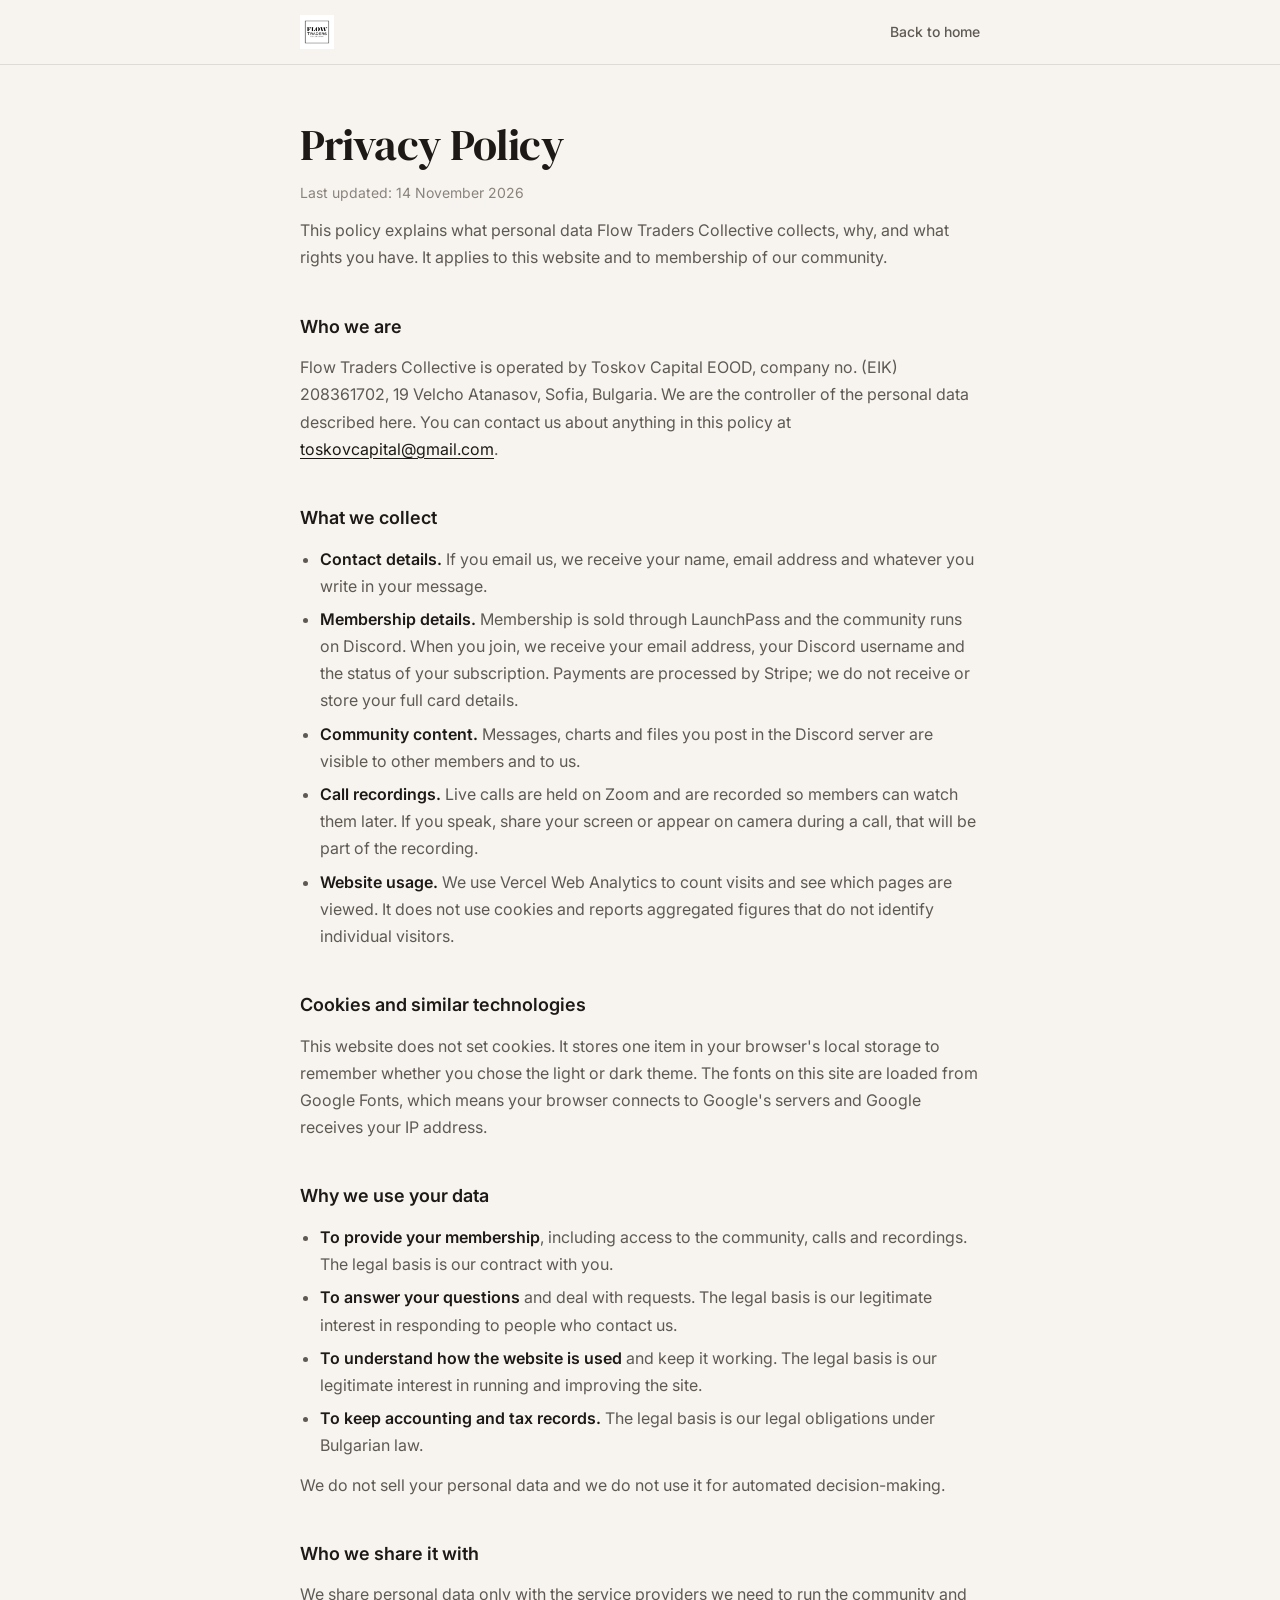
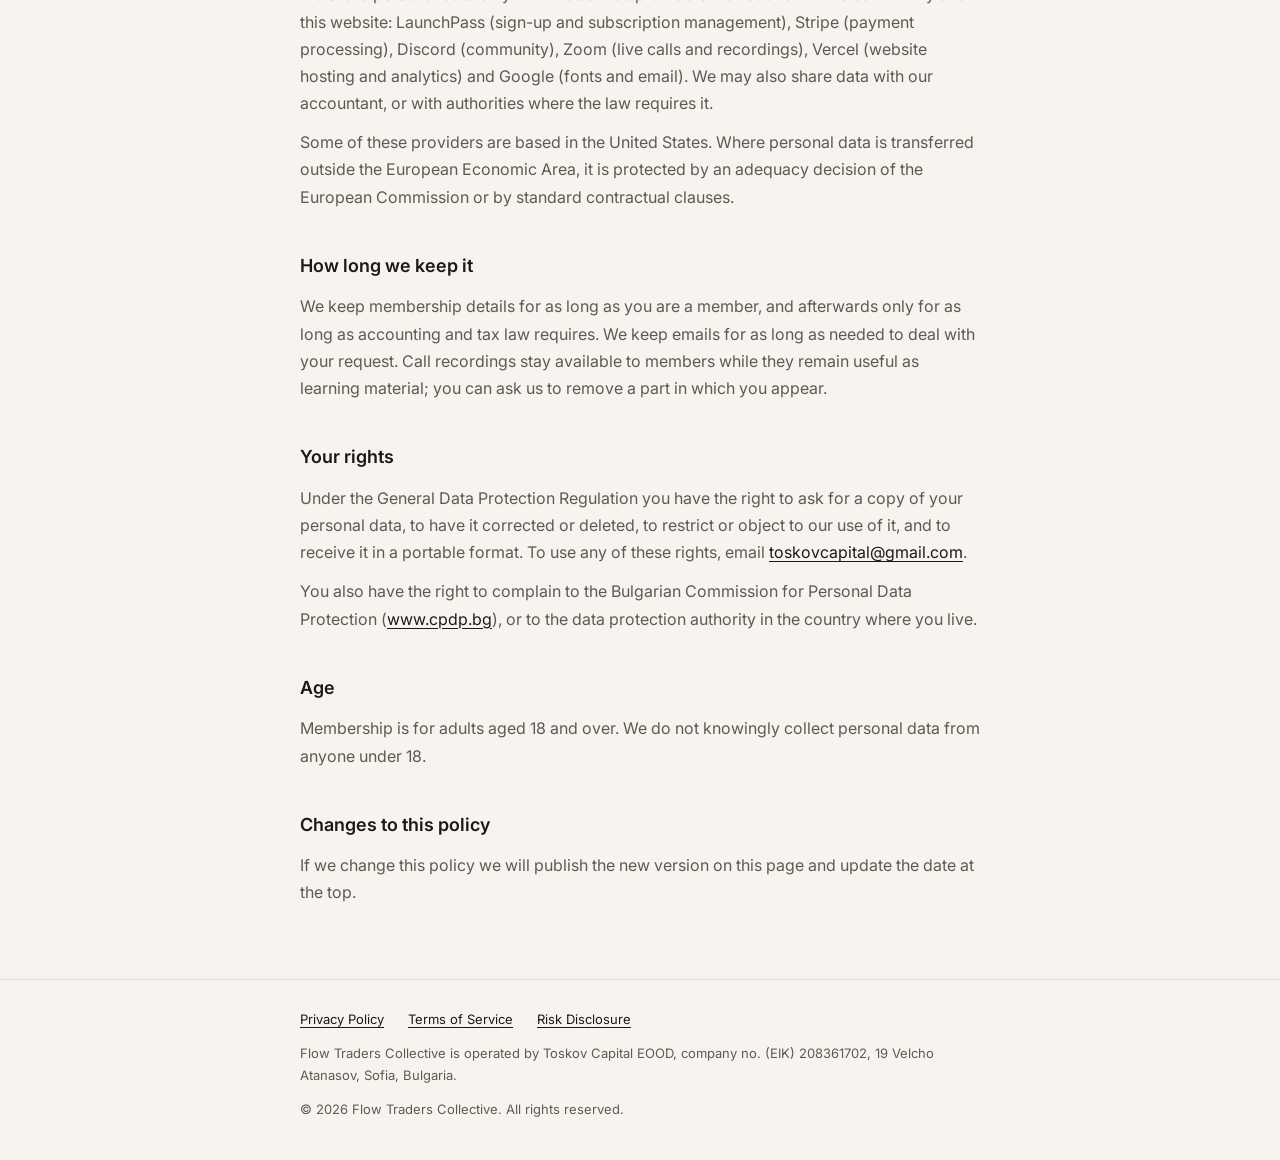
==== privacy.html @ eebfc968 "Add policy pages and tighten remaining copy Add Privacy Policy, Terms of Service and Risk Disclosure" ====
<!DOCTYPE html>
<html lang="en">
<head>
<meta charset="UTF-8">
<meta name="viewport" content="width=device-width, initial-scale=1.0">
<title>Privacy Policy — Flow Traders Collective</title>
<meta name="description" content="How Flow Traders Collective collects, uses and protects personal data.">
<link rel="canonical" href="https://www.flowtraderscollective.com/privacy.html">
<link rel="icon" type="image/png" href="logo-blue.png">
<link rel="preconnect" href="https://fonts.googleapis.com">
<link href="https://fonts.googleapis.com/css2?family=DM+Serif+Display&family=Inter:wght@400;500;600&display=swap" rel="stylesheet">
<link rel="stylesheet" href="legal.css">
<script defer src="/_vercel/insights/script.js"></script>
</head>
<body>
<script>
  (function () {
    var saved = null;
    try { saved = localStorage.getItem('theme'); } catch (e) {}
    if (saved === 'dark' || (!saved && window.matchMedia('(prefers-color-scheme: dark)').matches)) document.body.classList.add('dark');
  })();
</script>
<header>
  <div class="wrap">
    <a href="/" aria-label="Flow Traders Collective home"><img src="logo-white.png" alt="Flow Traders Collective" width="34" height="34"></a>
    <a href="/" class="back">Back to home</a>
  </div>
</header>
<main>
  <div class="wrap">
    <h1>Privacy Policy</h1>
    <p class="updated">Last updated: 14 November 2026</p>

    <p>This policy explains what personal data Flow Traders Collective collects, why, and what rights you have. It applies to this website and to membership of our community.</p>

    <h2>Who we are</h2>
    <p>Flow Traders Collective is operated by Toskov Capital EOOD, company no. (EIK) 208361702, 19 Velcho Atanasov, Sofia, Bulgaria. We are the controller of the personal data described here. You can contact us about anything in this policy at <a href="mailto:toskovcapital@gmail.com">toskovcapital@gmail.com</a>.</p>

    <h2>What we collect</h2>
    <ul>
      <li><strong>Contact details.</strong> If you email us, we receive your name, email address and whatever you write in your message.</li>
      <li><strong>Membership details.</strong> Membership is sold through LaunchPass and the community runs on Discord. When you join, we receive your email address, your Discord username and the status of your subscription. Payments are processed by Stripe; we do not receive or store your full card details.</li>
      <li><strong>Community content.</strong> Messages, charts and files you post in the Discord server are visible to other members and to us.</li>
      <li><strong>Call recordings.</strong> Live calls are held on Zoom and are recorded so members can watch them later. If you speak, share your screen or appear on camera during a call, that will be part of the recording.</li>
      <li><strong>Website usage.</strong> We use Vercel Web Analytics to count visits and see which pages are viewed. It does not use cookies and reports aggregated figures that do not identify individual visitors.</li>
    </ul>

    <h2>Cookies and similar technologies</h2>
    <p>This website does not set cookies. It stores one item in your browser's local storage to remember whether you chose the light or dark theme. The fonts on this site are loaded from Google Fonts, which means your browser connects to Google's servers and Google receives your IP address.</p>

    <h2>Why we use your data</h2>
    <ul>
      <li><strong>To provide your membership</strong>, including access to the community, calls and recordings. The legal basis is our contract with you.</li>
      <li><strong>To answer your questions</strong> and deal with requests. The legal basis is our legitimate interest in responding to people who contact us.</li>
      <li><strong>To understand how the website is used</strong> and keep it working. The legal basis is our legitimate interest in running and improving the site.</li>
      <li><strong>To keep accounting and tax records.</strong> The legal basis is our legal obligations under Bulgarian law.</li>
    </ul>
    <p>We do not sell your personal data and we do not use it for automated decision-making.</p>

    <h2>Who we share it with</h2>
    <p>We share personal data only with the service providers we need to run the community and this website: LaunchPass (sign-up and subscription management), Stripe (payment processing), Discord (community), Zoom (live calls and recordings), Vercel (website hosting and analytics) and Google (fonts and email). We may also share data with our accountant, or with authorities where the law requires it.</p>
    <p>Some of these providers are based in the United States. Where personal data is transferred outside the European Economic Area, it is protected by an adequacy decision of the European Commission or by standard contractual clauses.</p>

    <h2>How long we keep it</h2>
    <p>We keep membership details for as long as you are a member, and afterwards only for as long as accounting and tax law requires. We keep emails for as long as needed to deal with your request. Call recordings stay available to members while they remain useful as learning material; you can ask us to remove a part in which you appear.</p>

    <h2>Your rights</h2>
    <p>Under the General Data Protection Regulation you have the right to ask for a copy of your personal data, to have it corrected or deleted, to restrict or object to our use of it, and to receive it in a portable format. To use any of these rights, email <a href="mailto:toskovcapital@gmail.com">toskovcapital@gmail.com</a>.</p>
    <p>You also have the right to complain to the Bulgarian Commission for Personal Data Protection (<a href="https://www.cpdp.bg" target="_blank" rel="noopener">www.cpdp.bg</a>), or to the data protection authority in the country where you live.</p>

    <h2>Age</h2>
    <p>Membership is for adults aged 18 and over. We do not knowingly collect personal data from anyone under 18.</p>

    <h2>Changes to this policy</h2>
    <p>If we change this policy we will publish the new version on this page and update the date at the top.</p>
  </div>
</main>
<footer>
  <div class="wrap">
    <div class="links">
      <a href="privacy.html">Privacy Policy</a>
      <a href="terms.html">Terms of Service</a>
      <a href="risk-disclosure.html">Risk Disclosure</a>
    </div>
    <p>Flow Traders Collective is operated by Toskov Capital EOOD, company no. (EIK) 208361702, 19 Velcho Atanasov, Sofia, Bulgaria.</p>
    <p>&copy; 2026 Flow Traders Collective. All rights reserved.</p>
  </div>
</footer>
</body>
</html>
---- legal.css ----
*, *::before, *::after { margin: 0; padding: 0; box-sizing: border-box; }
:root { --bg: #F7F4EF; --text: #1C1917; --text-2: #5F5953; --text-3: #8A837C; --line: rgba(0,0,0,0.1); }
body.dark { --bg: #06090F; --text: #F8FAFC; --text-2: #A9B4C4; --text-3: #7C8798; --line: rgba(255,255,255,0.1); }
body { font: 400 1rem/1.7 'Inter', system-ui, sans-serif; background: var(--bg); color: var(--text); -webkit-font-smoothing: antialiased; }
.wrap { max-width: 720px; margin: 0 auto; padding: 0 20px; }
header { border-bottom: 1px solid var(--line); }
header .wrap { display: flex; align-items: center; justify-content: space-between; height: 64px; }
header img { height: 34px; width: 34px; display: block; }
body.dark header img { content: url('logo-blue.png'); }
header a.back { font-size: 0.875rem; font-weight: 500; color: var(--text-2); text-decoration: none; }
header a.back:hover { color: var(--text); }
main { padding: 56px 0 72px; }
h1 { font: 400 clamp(2rem, 5vw, 2.75rem)/1.1 'DM Serif Display', Georgia, serif; letter-spacing: -0.02em; }
.updated { margin-top: 12px; font-size: 0.875rem; color: var(--text-3); }
h2 { font-size: 1.125rem; font-weight: 600; margin-top: 40px; }
p, ul { margin-top: 12px; color: var(--text-2); }
ul { padding-left: 20px; }
li { margin-top: 6px; }
strong { color: var(--text); font-weight: 600; }
main a, footer a { color: var(--text); text-underline-offset: 3px; }
footer { border-top: 1px solid var(--line); padding: 28px 0 40px; font-size: 0.8125rem; color: var(--text-3); }
footer .links { display: flex; flex-wrap: wrap; gap: 8px 24px; margin-bottom: 12px; }
:focus-visible { outline: 2px solid currentColor; outline-offset: 3px; border-radius: 2px; }
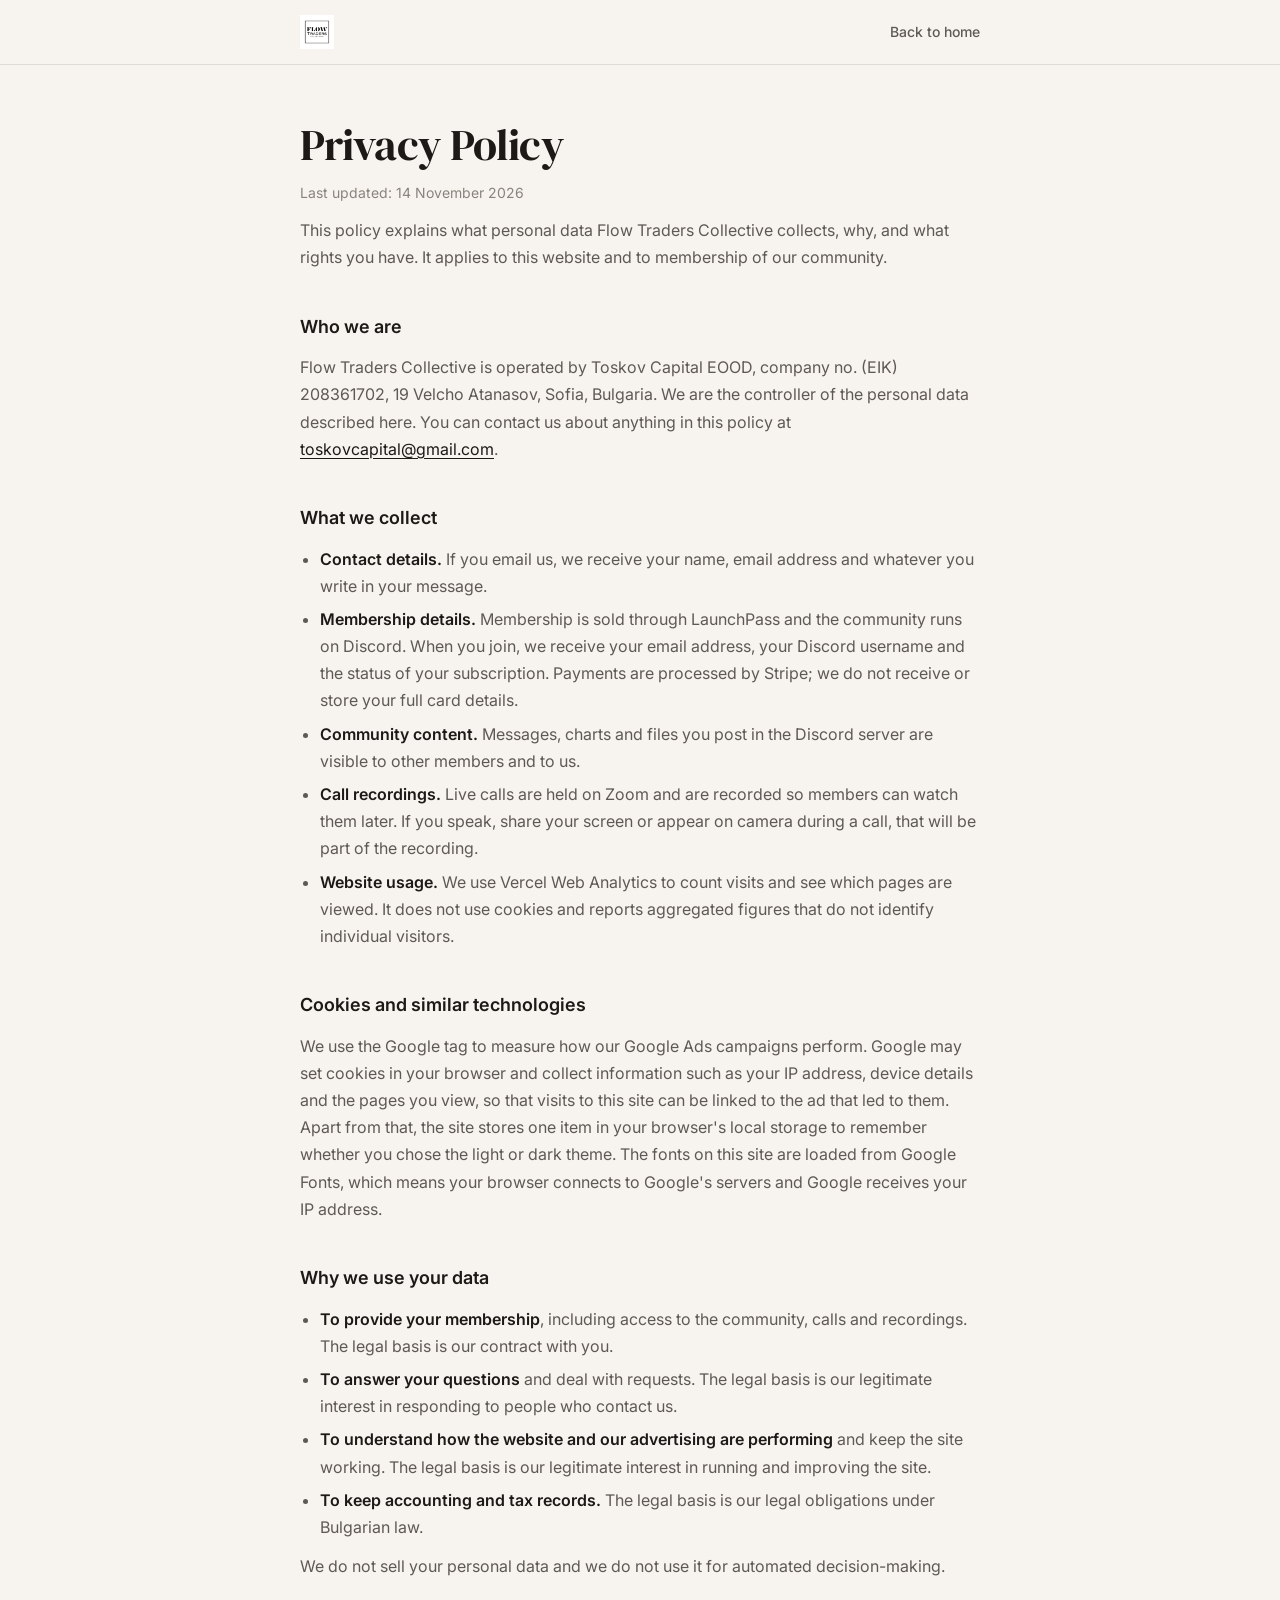
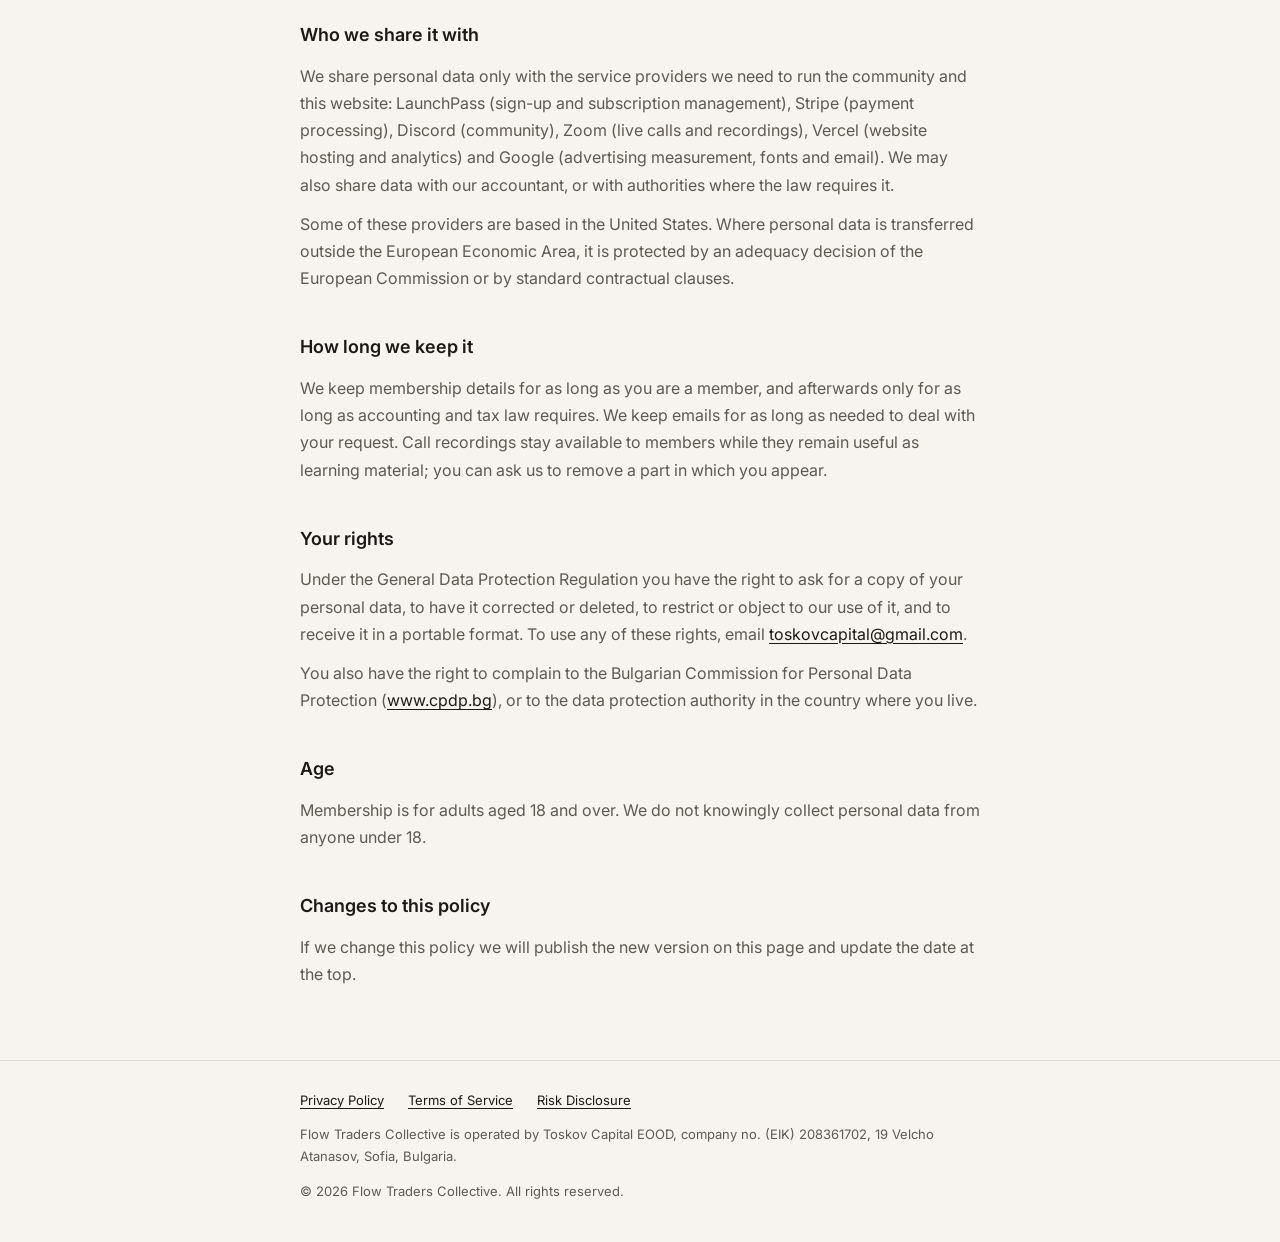
==== commit a1389051: "Add Google tag to all pages Install the GTM-WC9B45S6 tag for Google Ads measurement and describe it " ====
--- a/privacy.html
+++ b/privacy.html
@@ -3,6 +3,13 @@
 <head>
 <meta charset="UTF-8">
 <meta name="viewport" content="width=device-width, initial-scale=1.0">
+<!-- Google tag -->
+<script async src="https://www.googletagmanager.com/gtm.js?id=GTM-WC9B45S6"></script>
+<script>
+  window.dataLayer = window.dataLayer || [];
+  function gtag(){dataLayer.push(arguments);}
+  gtag('js', new Date());
+</script>
 <title>Privacy Policy — Flow Traders Collective</title>
 <meta name="description" content="How Flow Traders Collective collects, uses and protects personal data.">
 <link rel="canonical" href="https://www.flowtraderscollective.com/privacy.html">
@@ -46,19 +53,19 @@
     </ul>
 
     <h2>Cookies and similar technologies</h2>
-    <p>This website does not set cookies. It stores one item in your browser's local storage to remember whether you chose the light or dark theme. The fonts on this site are loaded from Google Fonts, which means your browser connects to Google's servers and Google receives your IP address.</p>
+    <p>We use the Google tag to measure how our Google Ads campaigns perform. Google may set cookies in your browser and collect information such as your IP address, device details and the pages you view, so that visits to this site can be linked to the ad that led to them. Apart from that, the site stores one item in your browser's local storage to remember whether you chose the light or dark theme. The fonts on this site are loaded from Google Fonts, which means your browser connects to Google's servers and Google receives your IP address.</p>
 
     <h2>Why we use your data</h2>
     <ul>
       <li><strong>To provide your membership</strong>, including access to the community, calls and recordings. The legal basis is our contract with you.</li>
       <li><strong>To answer your questions</strong> and deal with requests. The legal basis is our legitimate interest in responding to people who contact us.</li>
-      <li><strong>To understand how the website is used</strong> and keep it working. The legal basis is our legitimate interest in running and improving the site.</li>
+      <li><strong>To understand how the website and our advertising are performing</strong> and keep the site working. The legal basis is our legitimate interest in running and improving the site.</li>
       <li><strong>To keep accounting and tax records.</strong> The legal basis is our legal obligations under Bulgarian law.</li>
     </ul>
     <p>We do not sell your personal data and we do not use it for automated decision-making.</p>
 
     <h2>Who we share it with</h2>
-    <p>We share personal data only with the service providers we need to run the community and this website: LaunchPass (sign-up and subscription management), Stripe (payment processing), Discord (community), Zoom (live calls and recordings), Vercel (website hosting and analytics) and Google (fonts and email). We may also share data with our accountant, or with authorities where the law requires it.</p>
+    <p>We share personal data only with the service providers we need to run the community and this website: LaunchPass (sign-up and subscription management), Stripe (payment processing), Discord (community), Zoom (live calls and recordings), Vercel (website hosting and analytics) and Google (advertising measurement, fonts and email). We may also share data with our accountant, or with authorities where the law requires it.</p>
     <p>Some of these providers are based in the United States. Where personal data is transferred outside the European Economic Area, it is protected by an adequacy decision of the European Commission or by standard contractual clauses.</p>
 
     <h2>How long we keep it</h2>
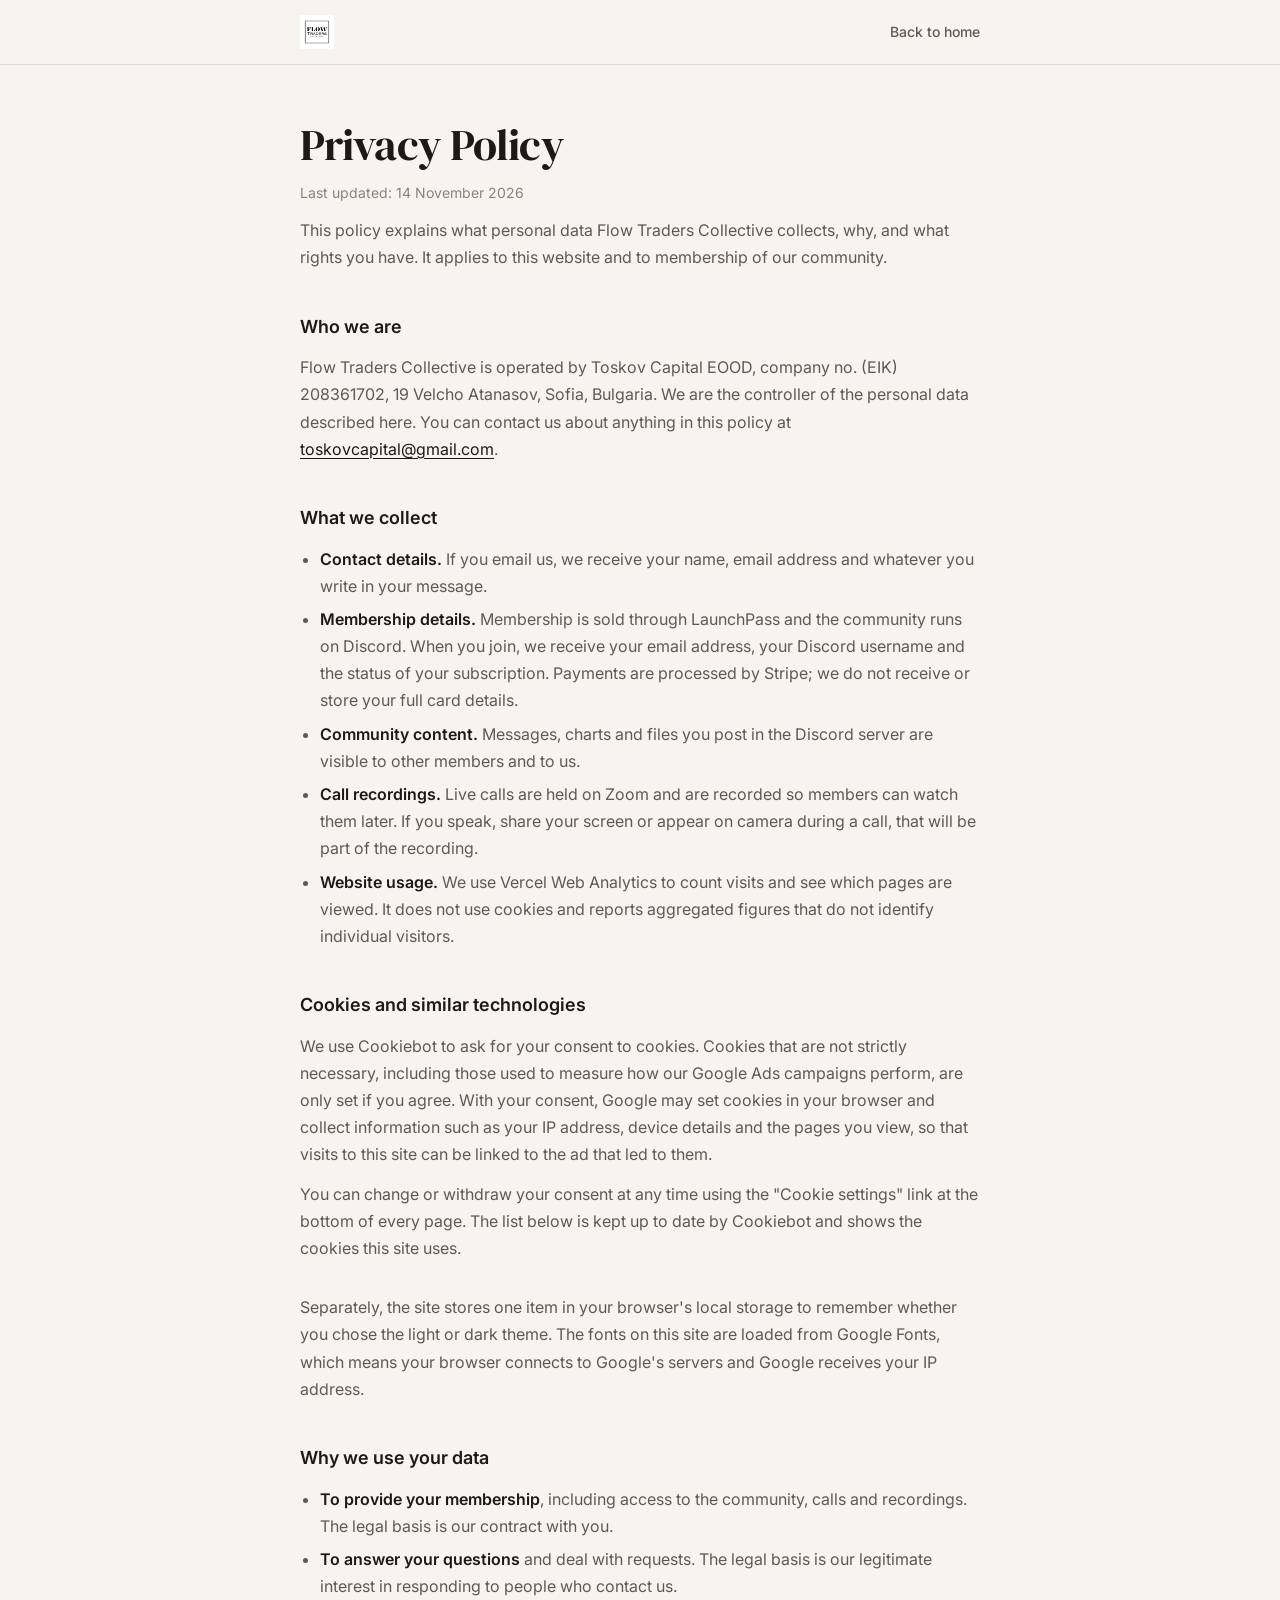
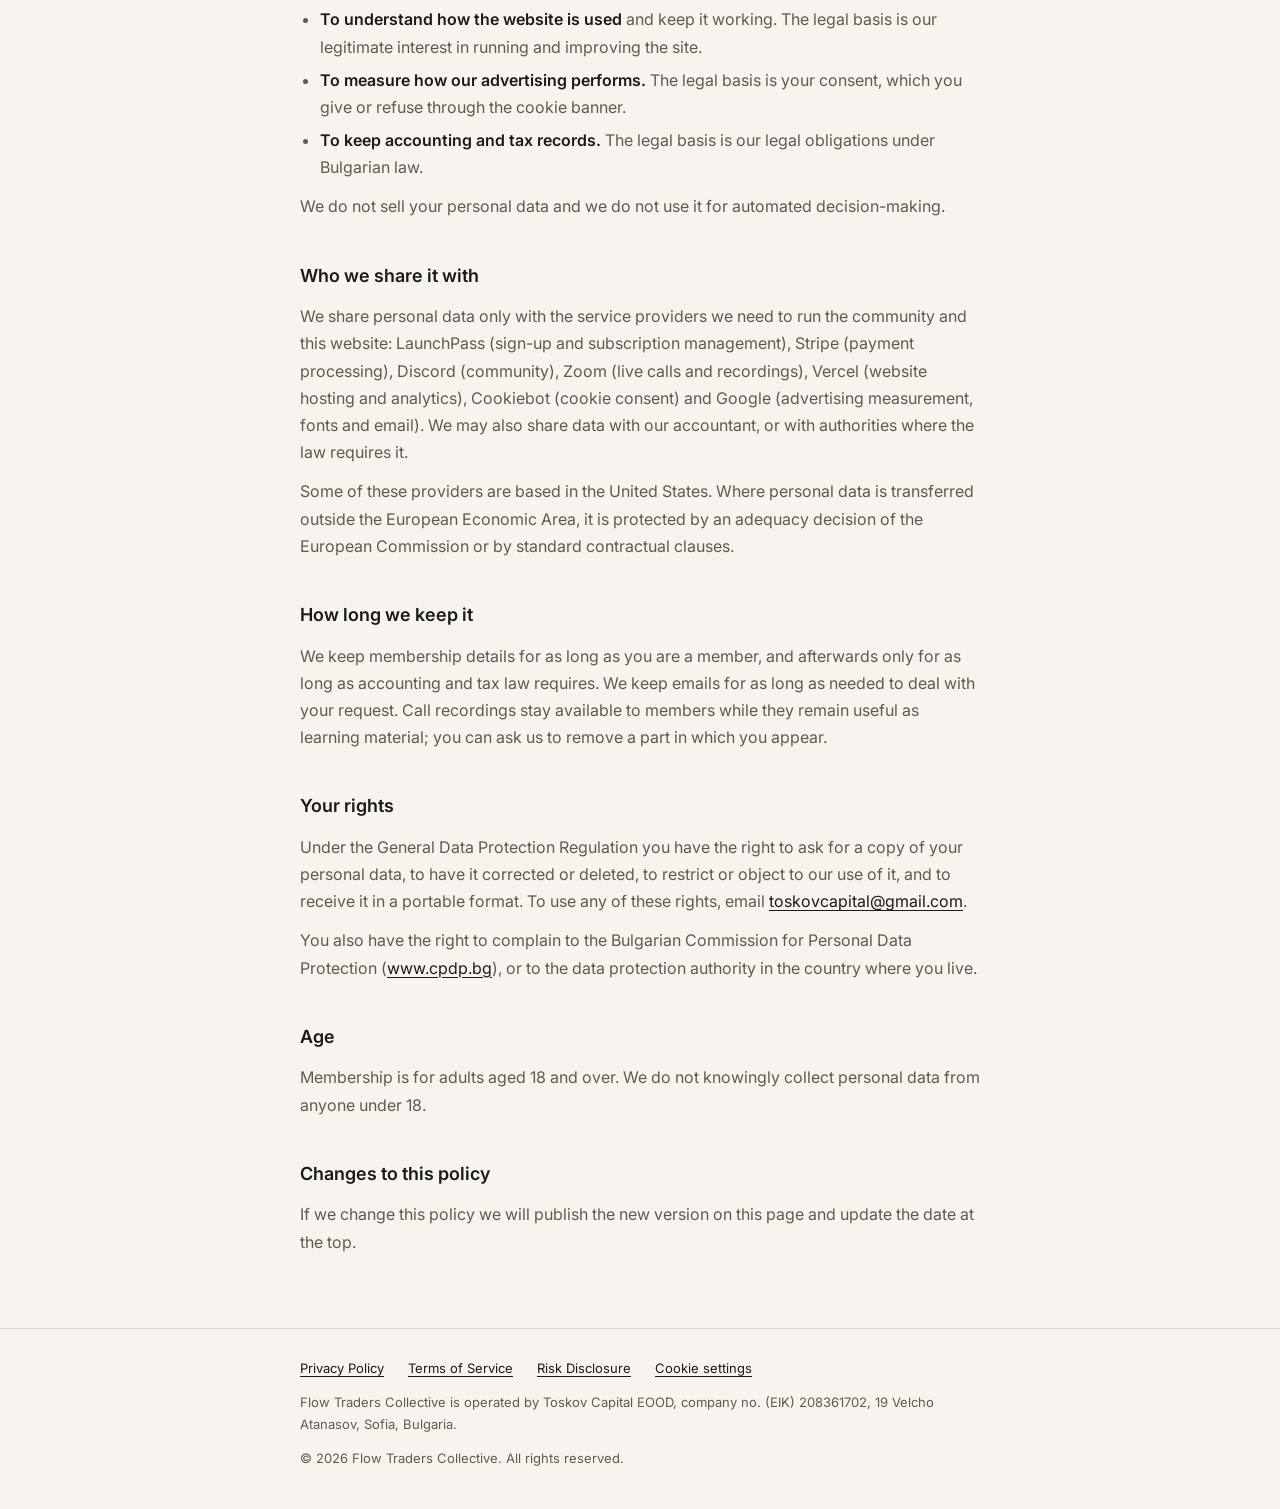
==== commit 6ea0c71e: "Add Cookie settings link and Cookiebot declaration Add a "Cookie settings" footer link on every page" ====
--- a/privacy.html
+++ b/privacy.html
@@ -3,13 +3,13 @@
 <head>
 <meta charset="UTF-8">
 <meta name="viewport" content="width=device-width, initial-scale=1.0">
-<!-- Google tag -->
-<script async src="https://www.googletagmanager.com/gtm.js?id=GTM-WC9B45S6"></script>
-<script>
-  window.dataLayer = window.dataLayer || [];
-  function gtag(){dataLayer.push(arguments);}
-  gtag('js', new Date());
-</script>
+<!-- Google Tag Manager -->
+<script>(function(w,d,s,l,i){w[l]=w[l]||[];w[l].push({'gtm.start':
+new Date().getTime(),event:'gtm.js'});var f=d.getElementsByTagName(s)[0],
+j=d.createElement(s),dl=l!='dataLayer'?'&l='+l:'';j.async=true;j.src=
+'https://www.googletagmanager.com/gtm.js?id='+i+dl;f.parentNode.insertBefore(j,f);
+})(window,document,'script','dataLayer','GTM-T74WWHT7');</script>
+<!-- End Google Tag Manager -->
 <title>Privacy Policy — Flow Traders Collective</title>
 <meta name="description" content="How Flow Traders Collective collects, uses and protects personal data.">
 <link rel="canonical" href="https://www.flowtraderscollective.com/privacy.html">
@@ -20,6 +20,9 @@
 <script defer src="/_vercel/insights/script.js"></script>
 </head>
 <body>
+<!-- Google Tag Manager (noscript) -->
+<noscript><iframe src="https://www.googletagmanager.com/ns.html?id=GTM-T74WWHT7" height="0" width="0" style="display:none;visibility:hidden"></iframe></noscript>
+<!-- End Google Tag Manager (noscript) -->
 <script>
   (function () {
     var saved = null;
@@ -53,19 +56,25 @@
     </ul>
 
     <h2>Cookies and similar technologies</h2>
-    <p>We use the Google tag to measure how our Google Ads campaigns perform. Google may set cookies in your browser and collect information such as your IP address, device details and the pages you view, so that visits to this site can be linked to the ad that led to them. Apart from that, the site stores one item in your browser's local storage to remember whether you chose the light or dark theme. The fonts on this site are loaded from Google Fonts, which means your browser connects to Google's servers and Google receives your IP address.</p>
+    <p>We use Cookiebot to ask for your consent to cookies. Cookies that are not strictly necessary, including those used to measure how our Google Ads campaigns perform, are only set if you agree. With your consent, Google may set cookies in your browser and collect information such as your IP address, device details and the pages you view, so that visits to this site can be linked to the ad that led to them.</p>
+    <p>You can change or withdraw your consent at any time using the "Cookie settings" link at the bottom of every page. The list below is kept up to date by Cookiebot and shows the cookies this site uses.</p>
+    <div class="cookie-declaration">
+      <script id="CookieDeclaration" src="https://consent.cookiebot.com/23dcebe3-f631-475b-b474-1ad3fcb3aaa1/cd.js" type="text/javascript" async></script>
+    </div>
+    <p>Separately, the site stores one item in your browser's local storage to remember whether you chose the light or dark theme. The fonts on this site are loaded from Google Fonts, which means your browser connects to Google's servers and Google receives your IP address.</p>
 
     <h2>Why we use your data</h2>
     <ul>
       <li><strong>To provide your membership</strong>, including access to the community, calls and recordings. The legal basis is our contract with you.</li>
       <li><strong>To answer your questions</strong> and deal with requests. The legal basis is our legitimate interest in responding to people who contact us.</li>
-      <li><strong>To understand how the website and our advertising are performing</strong> and keep the site working. The legal basis is our legitimate interest in running and improving the site.</li>
+      <li><strong>To understand how the website is used</strong> and keep it working. The legal basis is our legitimate interest in running and improving the site.</li>
+      <li><strong>To measure how our advertising performs.</strong> The legal basis is your consent, which you give or refuse through the cookie banner.</li>
       <li><strong>To keep accounting and tax records.</strong> The legal basis is our legal obligations under Bulgarian law.</li>
     </ul>
     <p>We do not sell your personal data and we do not use it for automated decision-making.</p>
 
     <h2>Who we share it with</h2>
-    <p>We share personal data only with the service providers we need to run the community and this website: LaunchPass (sign-up and subscription management), Stripe (payment processing), Discord (community), Zoom (live calls and recordings), Vercel (website hosting and analytics) and Google (advertising measurement, fonts and email). We may also share data with our accountant, or with authorities where the law requires it.</p>
+    <p>We share personal data only with the service providers we need to run the community and this website: LaunchPass (sign-up and subscription management), Stripe (payment processing), Discord (community), Zoom (live calls and recordings), Vercel (website hosting and analytics), Cookiebot (cookie consent) and Google (advertising measurement, fonts and email). We may also share data with our accountant, or with authorities where the law requires it.</p>
     <p>Some of these providers are based in the United States. Where personal data is transferred outside the European Economic Area, it is protected by an adequacy decision of the European Commission or by standard contractual clauses.</p>
 
     <h2>How long we keep it</h2>
@@ -88,6 +97,7 @@
       <a href="privacy.html">Privacy Policy</a>
       <a href="terms.html">Terms of Service</a>
       <a href="risk-disclosure.html">Risk Disclosure</a>
+      <a href="#" onclick="if (window.Cookiebot) { Cookiebot.renew(); } return false;">Cookie settings</a>
     </div>
     <p>Flow Traders Collective is operated by Toskov Capital EOOD, company no. (EIK) 208361702, 19 Velcho Atanasov, Sofia, Bulgaria.</p>
     <p>&copy; 2026 Flow Traders Collective. All rights reserved.</p>
--- a/legal.css
+++ b/legal.css
@@ -21,3 +21,6 @@
 footer { border-top: 1px solid var(--line); padding: 28px 0 40px; font-size: 0.8125rem; color: var(--text-3); }
 footer .links { display: flex; flex-wrap: wrap; gap: 8px 24px; margin-bottom: 12px; }
 :focus-visible { outline: 2px solid currentColor; outline-offset: 3px; border-radius: 2px; }
+.cookie-declaration { margin-top: 20px; font-size: 0.875rem; overflow-x: auto; color: var(--text-2); }
+.cookie-declaration a { color: var(--text); }
+.cookie-declaration table { max-width: 100%; }
